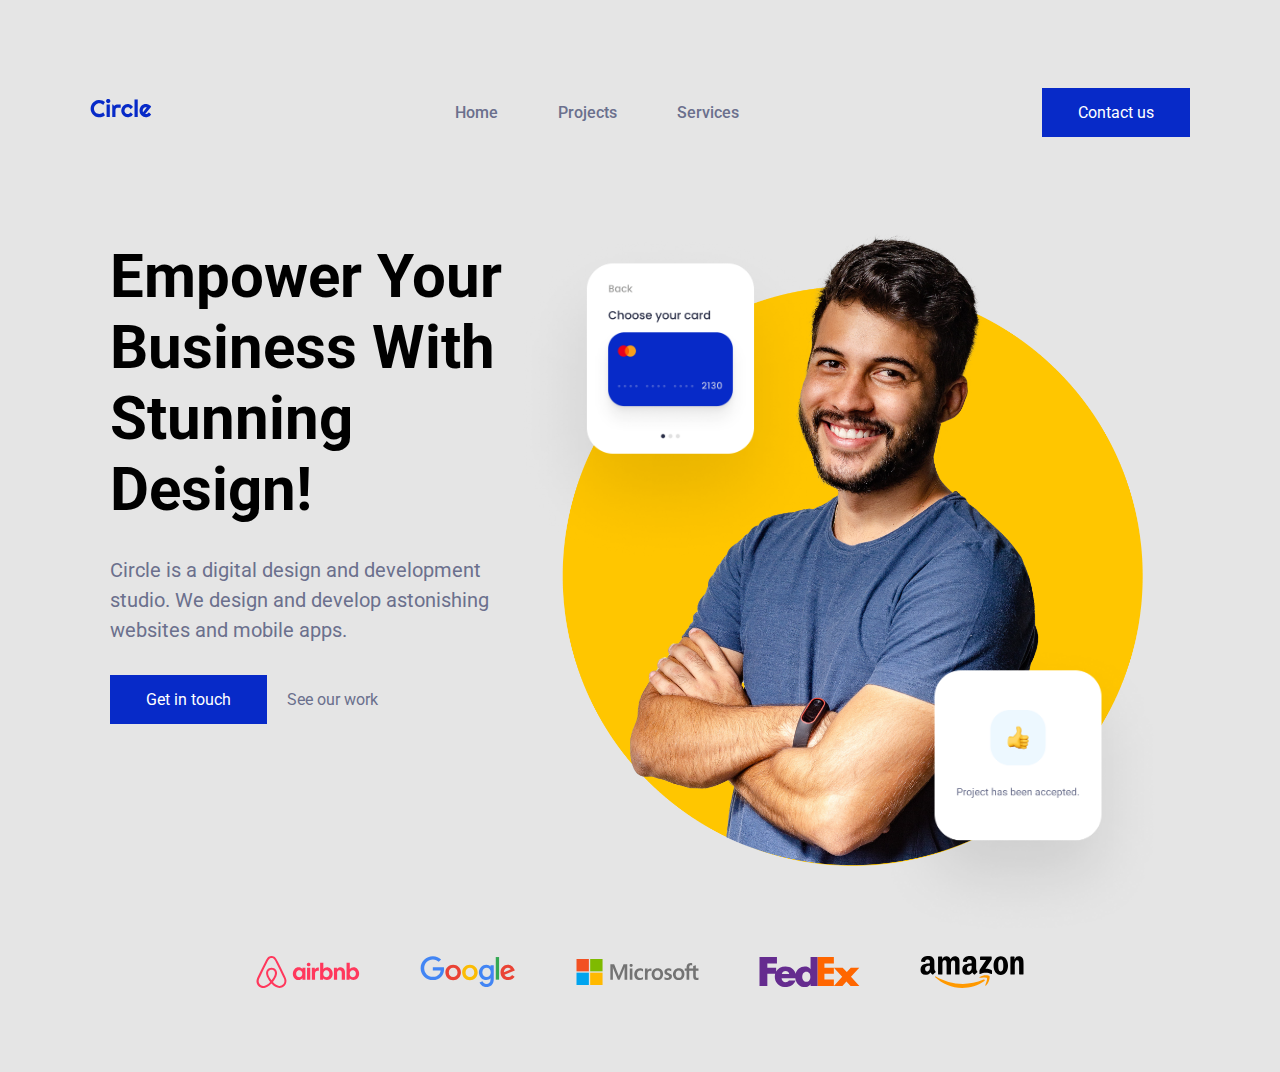
==== index.html @ 12de3be5 "Seccion logos + hero" ====
<!DOCTYPE html>
<html lang="en">

<head>
    <meta charset="UTF-8">
    <meta name="viewport" content="width=device-width, initial-scale=1.0">
    <title>Document</title>
    <link rel="stylesheet" href="style.css">
    <link rel="preconnect" href="https://fonts.googleapis.com">
    <link rel="preconnect" href="https://fonts.gstatic.com" crossorigin>
    <link
        href="https://fonts.googleapis.com/css2?family=Roboto:ital,wght@0,100;0,300;0,400;0,500;0,700;0,900;1,100;1,300;1,400;1,500;1,700;1,900&display=swap"
        rel="stylesheet">
</head>

<body>
    <div id="container">
        <header>
            <div class="logo">
                <img src="images/circle.svg" alt="">
            </div>
            <div class="nav-bar">
                <nav>
                    <ul>
                        <li><a href="#">Home</a></li>
                        <li><a href="#">Projects</a></li>
                        <li><a href="#">Services</a></li>
                    </ul>
                </nav>
            </div>
            <div>
                <a class="blue-button" href="#">Contact us</a>
            </div>
        </header>
        <div id="wrapper">
            <!-- HERO SECTION -->
            <section id="hero">
                <div class="columna-40">
                    <h1>Empower Your Business With Stunning Design!</h1>
                    <p class="intro-text-regular">Circle is a digital design and development studio. We design and
                        develop astonishing websites and mobile apps.</p>
                    <div class="hero-cta">
                        <a class="blue-button" href="#">Get in touch</a>
                        <a class="gray-link" href="#">See our work</a>
                    </div>
                </div>
                <div class="columna-60 hero-image">
                    <div class="card-1">
                        <img src="images/card-1.png" alt="">
                    </div>
                    <div class="card-2">
                        <img src="images/card-2.png" alt="">
                    </div>
                </div>
            </section>
            <!-- END HERO SECTION -->

            <!-- CLIENTS SECTION -->
            <section id="logos">
                <div class="logos-container">
                    <img src="images/airbnb-logo.svg" alt="">
                    <img src="images/google-logo.svg" alt="">
                    <img src="images/microsoft-logo.svg" alt="">
                    <img src="images/fedex-logo.svg" alt="">
                    <img src="images/amazon-logo.svg" alt="">
                </div>
            </section>
            <!-- END CLIENTS SECTION -->
        </div>
        <footer>

        </footer>
    </div>
</body>

</html>
---- style.css ----
* {
    margin: 0;
    padding: 0;
    box-sizing: border-box;
}

html {
    box-sizing: border-box;
}

*, *:before, *:after {
    box-sizing: inherit;
}


body {
    background-color: #E5E5E5;
    width: 100%;
    font-family: 'Roboto';
}


h1 {
    font-size: 60px;
    font-weight: 700;
}

h2 {
    font-size: 50px;
    font-weight: 700;
}

h3 {
    font-size: 40px;
    font-weight: 700;
}

h4 {
    font-size: 24px;
    font-weight: 500;
}

body .intro-text-medium {
    font-size: 24px;
    font-weight: 500;
}

body .intro-text-regular {
    font-size: 20px;
    font-weight: 400;
    line-height: 1.50;
}

.headline-regular {
    font-size: 17px;
    font-weight: 400;
}

.headline-medium {
    font-size: 17px;
    font-weight: 500;
}

.caption-1 {
    font-size: 15px;
    font-weight: 400;
}

.caption-2 {
    font-size: 13px;
    font-weight: 400;
}

header {
    display: flex;
    flex-direction: row;
    align-items: end;
    max-width: 1100px;
    margin: 0 auto;
    min-height: 122px;
    justify-content: space-between;
}

#hero h1, .hero-cta, #hero p {
    margin-bottom: 30px;
}

#wrapper {
    max-width: 1100px;
    margin: 0 auto;
    padding: 0 20px;
}

nav ul {
    display: flex;
    flex-direction: row;
    list-style: none;
}

nav ul a {
    padding: 0 30px;
    font-weight: 500;

}

nav ul a:link {
    text-decoration: none;
    color: #6B708D;
}

.blue-button {
    text-decoration: none;
    background-color: #072AC8;
    color: #fff;
    padding: 15px 36px;
}

.gray-link {
    text-decoration: none;
    color: #6B708D;
}

#hero {
    display: flex;
    flex-direction: row;
    align-items: center;
}

.columna-40 {
    width: 40%;
}

.columna-60 {
    width: 60%;
}

.hero-cta {
    display: flex;
    flex-direction: row;
    align-items: center;
}

.hero-cta a {
    margin-right: 20px;
}

#hero p {
    color: #6B708D;
}

.hero-image {
    background-image: url('images/hero-image.png');
    background-size: contain;
    background-repeat: no-repeat;
    background-position: center center;
    display: flex;
    flex-direction: row;
    min-height: 650px;
    margin-top: 100px;
}

.card-1 {
    transform: translateX(-30px);
}

.card-1 img {
    max-width: 100%;
}

.card-2 {
    align-self: end;
    transform: translateY(75px);
}


.card-2 img {
    max-width: 100%;
}

#logos {
    min-height: 200px;
    display: flex;
    align-items: center;
}

.logos-container {
    display: flex;
    justify-content: space-around;
    flex-wrap: wrap;
    margin: 0 auto;
    align-items: center;
}

.logos-container img {
    margin: 30px 30px;
}
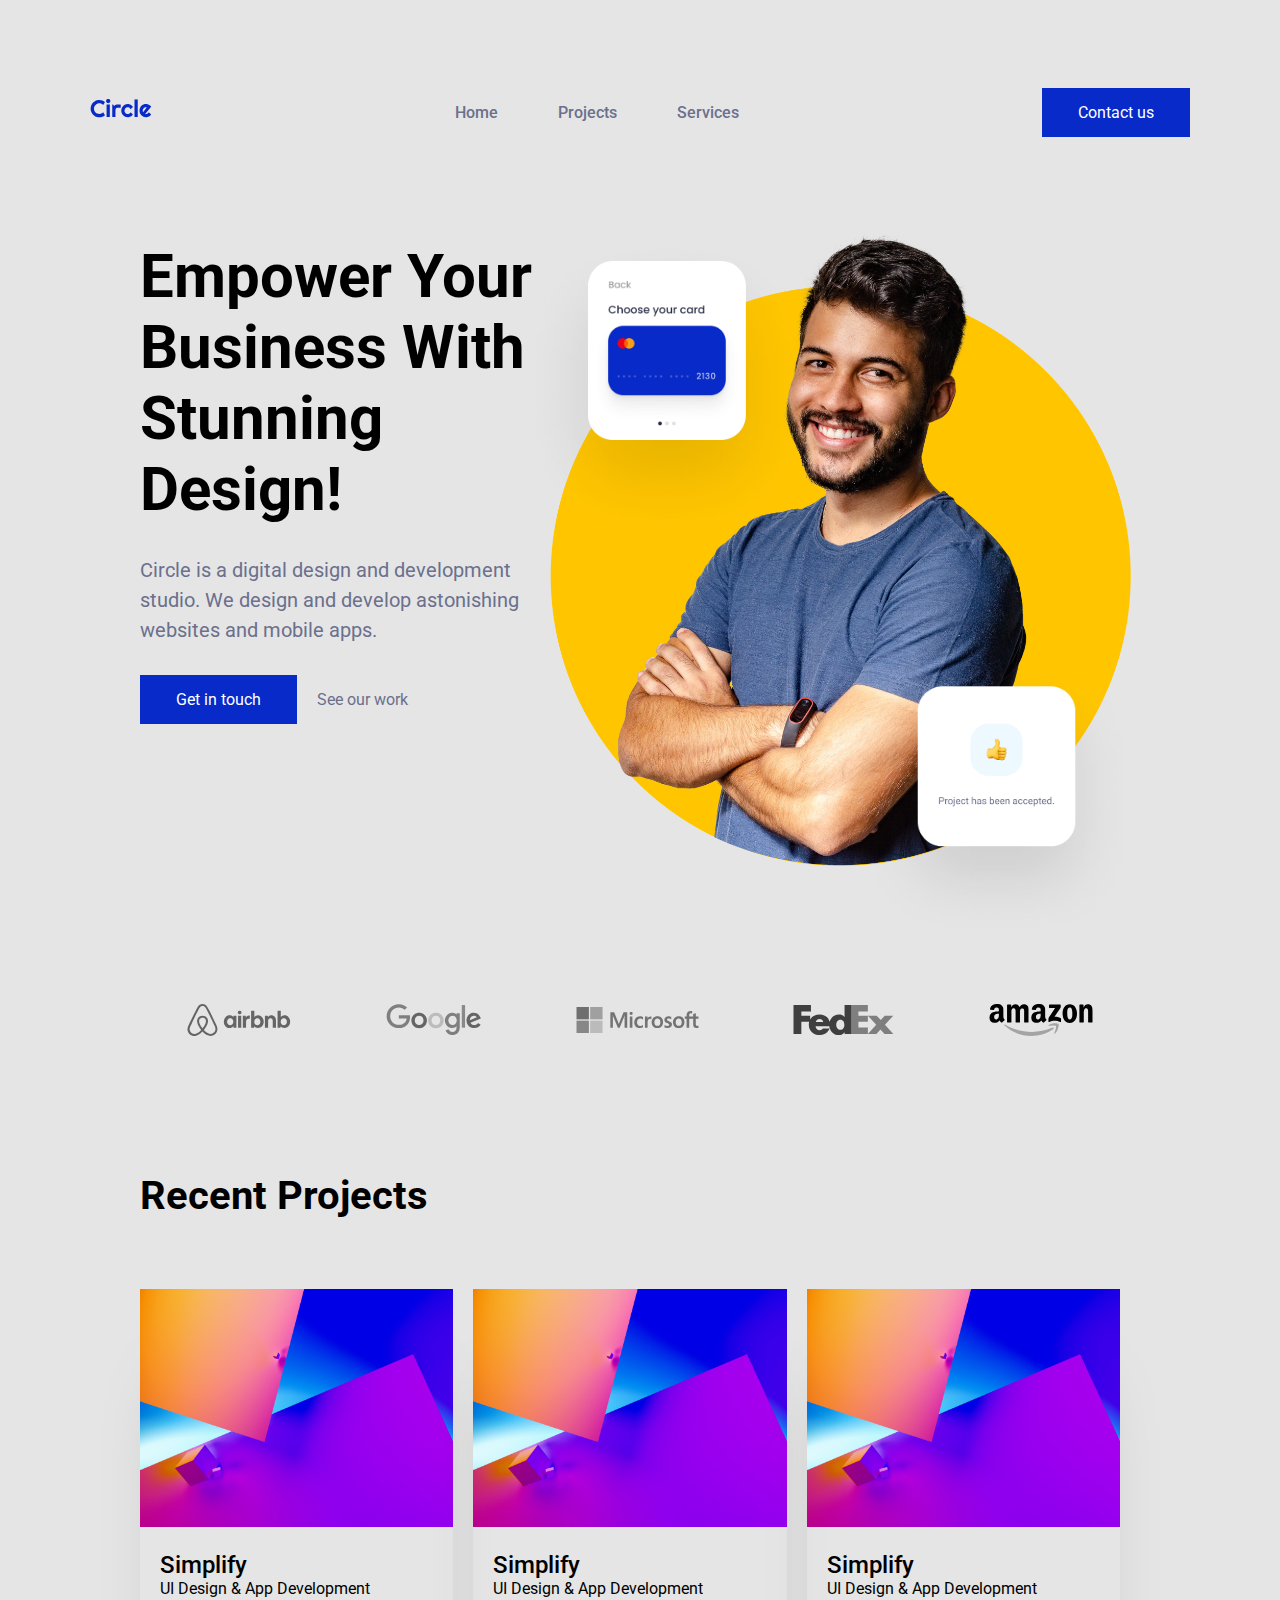
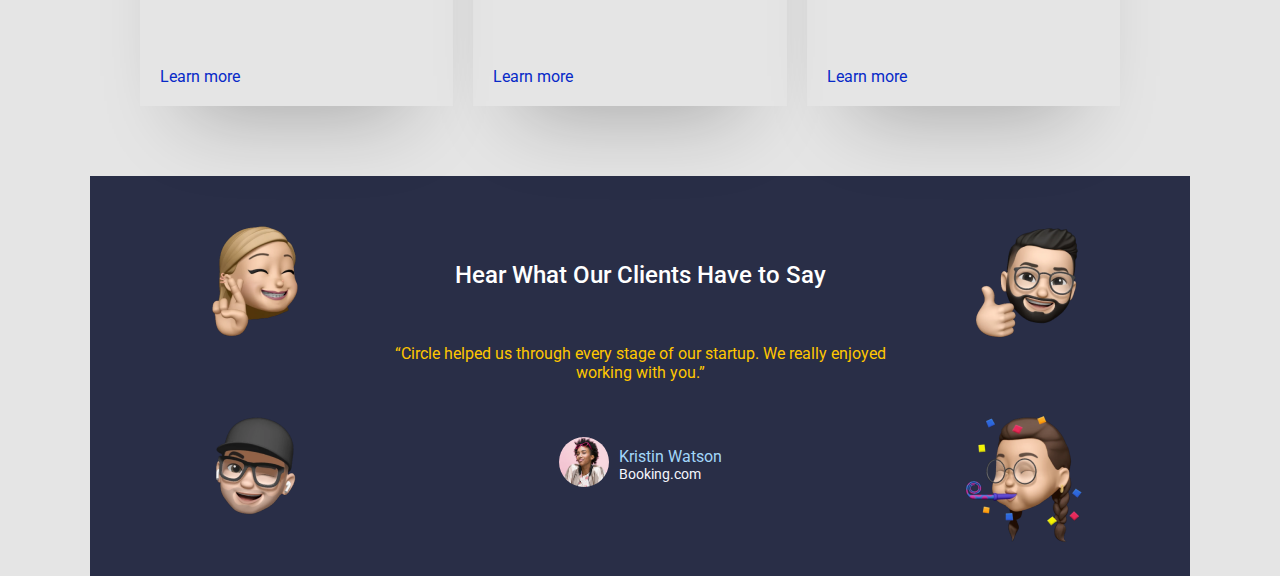
==== commit 362803d0: "Recent projects + testimonials" ====
--- a/index.html
+++ b/index.html
@@ -33,8 +33,8 @@
             </div>
         </header>
         <div id="wrapper">
-            <!-- HERO SECTION -->
-            <section id="hero">
+            <!-- HERO  -->
+            <section id="hero" class="section-padding">
                 <div class="columna-40">
                     <h1>Empower Your Business With Stunning Design!</h1>
                     <p class="intro-text-regular">Circle is a digital design and development studio. We design and
@@ -53,19 +53,121 @@
                     </div>
                 </div>
             </section>
-            <!-- END HERO SECTION -->
+            <!-- END HERO  -->
 
-            <!-- CLIENTS SECTION -->
-            <section id="logos">
+            <!-- CLIENTS -->
+            <section id="logos" class="section-padding">
                 <div class="logos-container">
-                    <img src="images/airbnb-logo.svg" alt="">
-                    <img src="images/google-logo.svg" alt="">
-                    <img src="images/microsoft-logo.svg" alt="">
-                    <img src="images/fedex-logo.svg" alt="">
-                    <img src="images/amazon-logo.svg" alt="">
+                    <div><img src="images/airbnb-logo.svg" alt=""></div>
+                    <div><img src="images/google-logo.svg" alt=""></div>
+                    <div><img src="images/microsoft-logo.svg" alt=""></div>
+                    <div><img src="images/fedex-logo.svg" alt=""></div>
+                    <div><img src="images/amazon-logo.svg" alt=""></div>
                 </div>
             </section>
-            <!-- END CLIENTS SECTION -->
+            <!-- END CLIENTS -->
+
+            <!-- RECENT PROJECTS -->
+            <section id="recentProjects" class="mb-50 section-padding">
+
+                <h3 class="mb-50">Recent Projects</h3>
+
+                <div class="article-container">
+
+                    <article class="article-wrapper">
+                        <div class="article-box">
+                            <div class="article-img">
+                                <img src="images/1.jpg" alt="">
+                            </div>
+                            <div class="info-wrapper">
+                                <div class="article-info">
+                                    <h3 class="intro-text-medium">Simplify</h3>
+                                    <p>UI Design & App Development</p>
+                                </div>
+                                <div class="cta-box">
+                                    <a href="#" class="blue-cta">Learn more</a>
+                                </div>
+                            </div>
+                        </div>
+                    </article>
+
+                    <article class="article-wrapper">
+                        <div class="article-box">
+                            <div class="article-img">
+                                <img src="images/1.jpg" alt="">
+                            </div>
+                            <div class="info-wrapper">
+                                <div class="article-info">
+                                    <h3 class="intro-text-medium">Simplify</h3>
+                                    <p>UI Design & App Development</p>
+                                </div>
+                                <div class="cta-box">
+                                    <a href="#" class="blue-cta">Learn more</a>
+                                </div>
+                            </div>
+                        </div>
+                    </article>
+
+                    <article class="article-wrapper">
+                        <div class="article-box">
+                            <div class="article-img">
+                                <img src="images/1.jpg" alt="">
+                            </div>
+                            <div class="info-wrapper">
+                                <div class="article-info">
+                                    <h3 class="intro-text-medium">Simplify</h3>
+                                    <p>UI Design & App Development</p>
+                                </div>
+                                <div class="cta-box">
+                                    <a href="#" class="blue-cta">Learn more</a>
+                                </div>
+                            </div>
+                        </div>
+                    </article>
+
+
+                </div>
+            </section>
+            <!-- END RECENT PROJECTS -->
+
+
+            <!-- TESTIMONIALS -->
+            <section id="testimonials">
+                <div class="testimonials-wrapper">
+                    <div class="emojis">
+                        <img src="images/memoji-1.png" alt="">
+                        <img src="images/memoji-2.png" alt="">
+                    </div>
+                    <div class="review-box">
+                        <h4 class="clients-title text-center">
+                            Hear What Our Clients Have to Say
+                        </h4>
+                        <p class="testim-quote text-center">
+                            “Circle helped us through every stage of our startup. We really enjoyed working with you.”
+                        </p>
+                        <div class="testim-profile-box">
+                            <div class="testim-avatar">
+                                <img src="images/profile.png" alt="">
+                            </div>
+                            <div class="testim-info">
+                                <span class="testim-name">Kristin Watson</span>
+                                <span class="testim-company">Booking.com</span>
+                            </div>
+                        </div>
+                    </div>
+                    <div class="emojis">
+                        <img src="images/memoji-3.png" alt="">
+                        <img src="images/memoji-4.png" alt="">
+                    </div>
+                </div>
+            </section>
+            <!-- END TESTIMONIALS -->
+
+            <!-- OUR SERVICES -->
+
+            
+
+            <!-- END OUR SERVICES -->
         </div>
         <footer>
 
--- a/style.css
+++ b/style.css
@@ -88,7 +88,6 @@
 #wrapper {
     max-width: 1100px;
     margin: 0 auto;
-    padding: 0 20px;
 }
 
 nav ul {
@@ -178,7 +177,7 @@
 }
 
 #logos {
-    min-height: 200px;
+    min-height: 300px;
     display: flex;
     align-items: center;
 }
@@ -189,8 +188,171 @@
     flex-wrap: wrap;
     margin: 0 auto;
     align-items: center;
+    width: 100%;
 }
 
 .logos-container img {
     margin: 30px 30px;
+    filter: grayscale(100%);
+    transition: all 0.2s;
+}
+
+.logos-container img:hover {
+    filter: grayscale(0%);
+}
+
+.blue-cta {
+    color: #072AC8;
+    text-decoration: none;
+}
+
+.article-container {
+    display: flex;
+}
+
+.article-box {
+    margin: 20px 20px 20px 0px;
+    -webkit-box-shadow: 0px 54px 82px -46px rgba(0, 0, 0, 0.27);
+    -moz-box-shadow: 0px 54px 82px -46px rgba(0, 0, 0, 0.27);
+    box-shadow: 0px 54px 82px -46px rgba(0, 0, 0, 0.27);
+}
+
+.article-img img {
+    max-width: 100%;
+}
+
+.info-wrapper {
+    min-height: 175px;
+    padding: 20px;
+    display: flex;
+    flex-direction: column;
+    justify-content: space-between;
+}
+
+
+.mb-50 {
+    margin-bottom: 50px;
+}
+
+.section-padding {
+    padding: 0 50px;
+}
+
+.section-padding-low {
+    padding: 0 10px;
+}
+
+.testimonials-wrapper {
+    background-color: #292E47;
+    display: flex;
+    flex-direction: row;
+    padding: 30px;
+    min-height: 400px;
+}
+
+.emojis {
+    width: 25%;
+    display: flex;
+    flex-direction: column;
+    align-items: center;
+    justify-content: space-between;
+}
+
+.emojis img {
+    max-width: 150px;
+
+}
+
+.review-box {
+    width: 50%;
+    display: flex;
+    flex-direction: column;
+    justify-content: space-evenly;
+}
+
+.clients-title {
+    color: #fff;
+}
+
+.text-center {
+    text-align: center;
+}
+
+.testim-profile-box {
+    display: flex;
+    flex-direction: row;
+    justify-content: center;
+    align-items: center;
+}
+
+.testim-avatar img {
+    width: 50px;
+    border-radius: 50%;
+    height: 50px;
+    object-fit: cover;
+}
+
+.testim-quote {
+    color: #FFC600;
+
+}
+
+.testim-info {
+    display: flex;
+    flex-direction: column;
+    margin-left: 10px;
+}
+
+.testim-name {
+    color: #A2D6F9;
+}
+
+.testim-company {
+    color: #F4F6FC;
+    font-size: 14px;
+}
+
+
+@media only screen and (max-width: 768px) {
+    .article-box {
+        padding: 5px;
+        margin: 5px;
+    }
+
+    .info-wrapper {
+        min-height: 125px;
+        padding: 10px;
+    }
+
+    .emojis {
+        width: 100%;
+        display: flex;
+        flex-direction: row;
+    }
+
+    .review-box {
+        width: 100%;
+        display: flex;
+        min-height: 275px;
+    }
+
+    .testimonials-wrapper {
+        background-color: #292E47;
+        display: flex;
+        flex-direction: column;
+    }
+
+    .emojis img {
+        max-width: 70px;
+      }
+}
+
+@media only screen and (max-width: 600px) {
+    .article-container {
+        flex-wrap: wrap;
+    }
+
+    .article-wrapper {
+        margin-bottom: 30px;
+    }
 }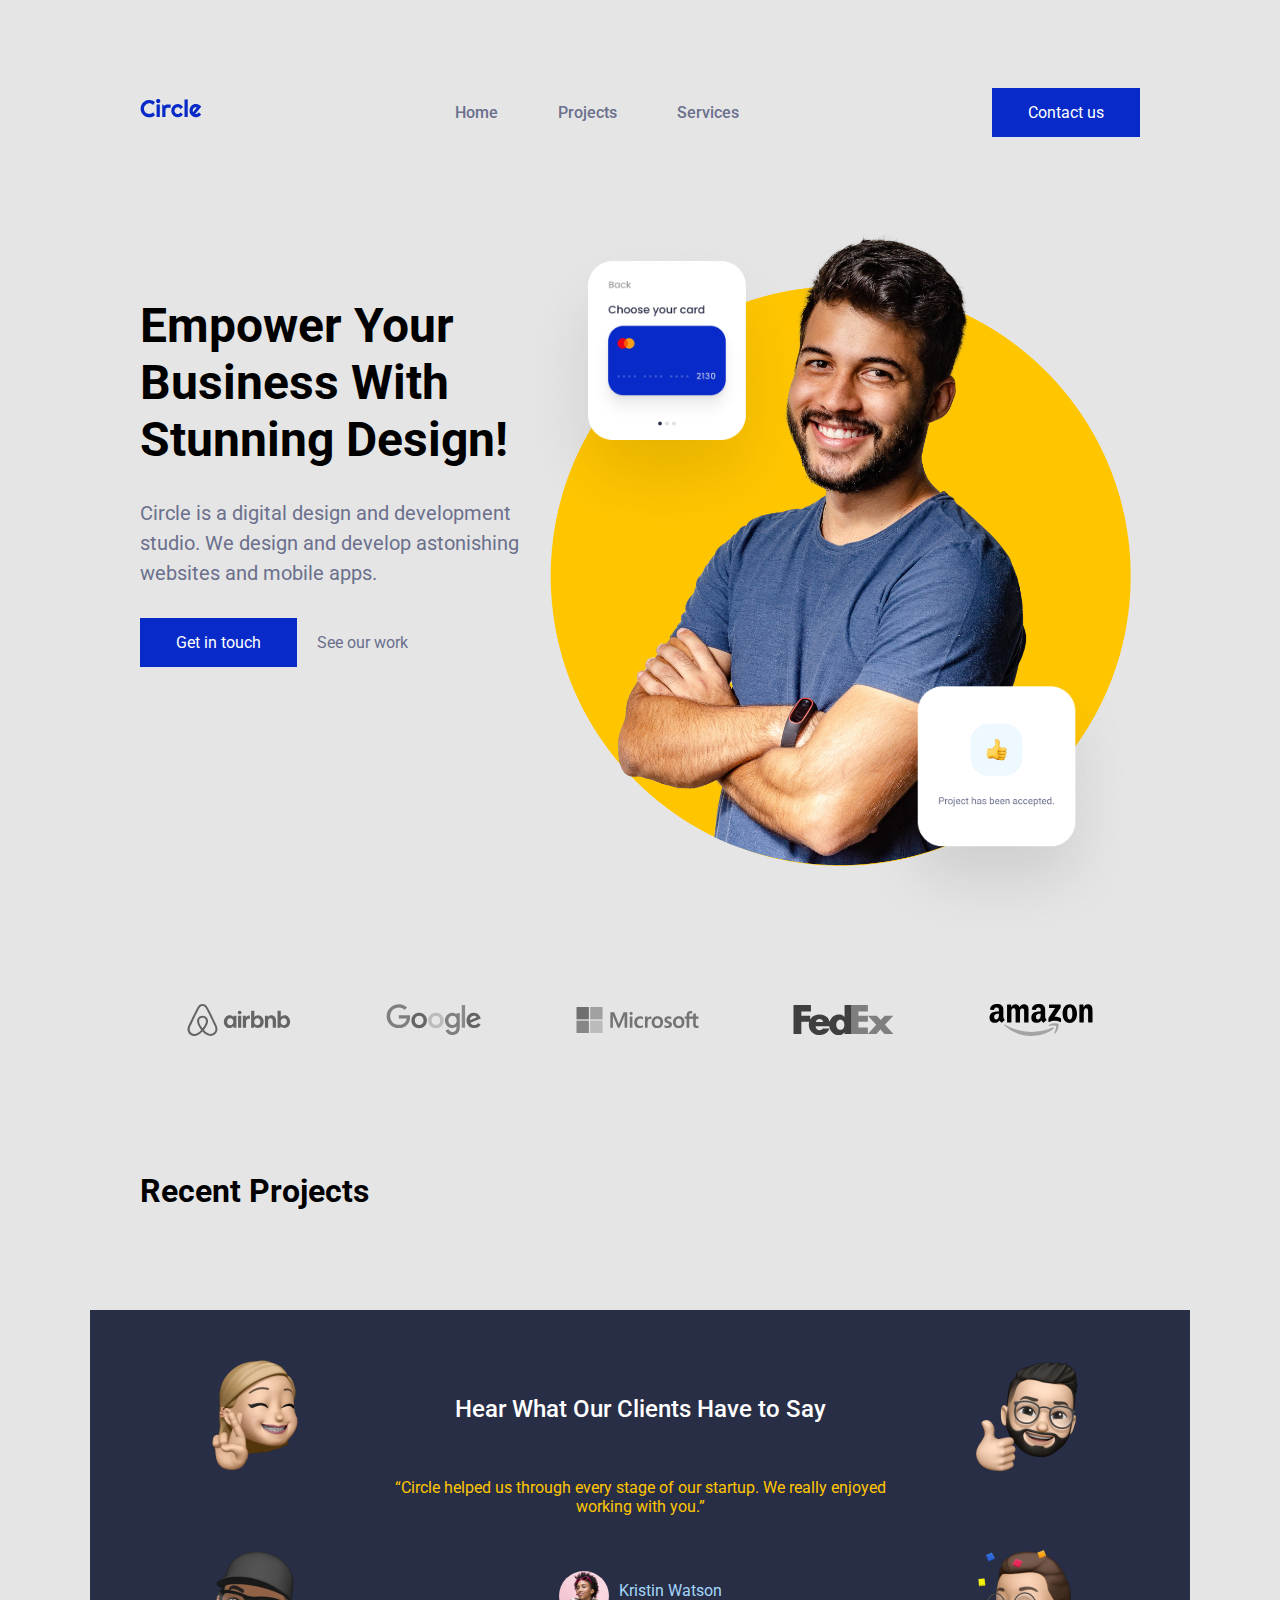
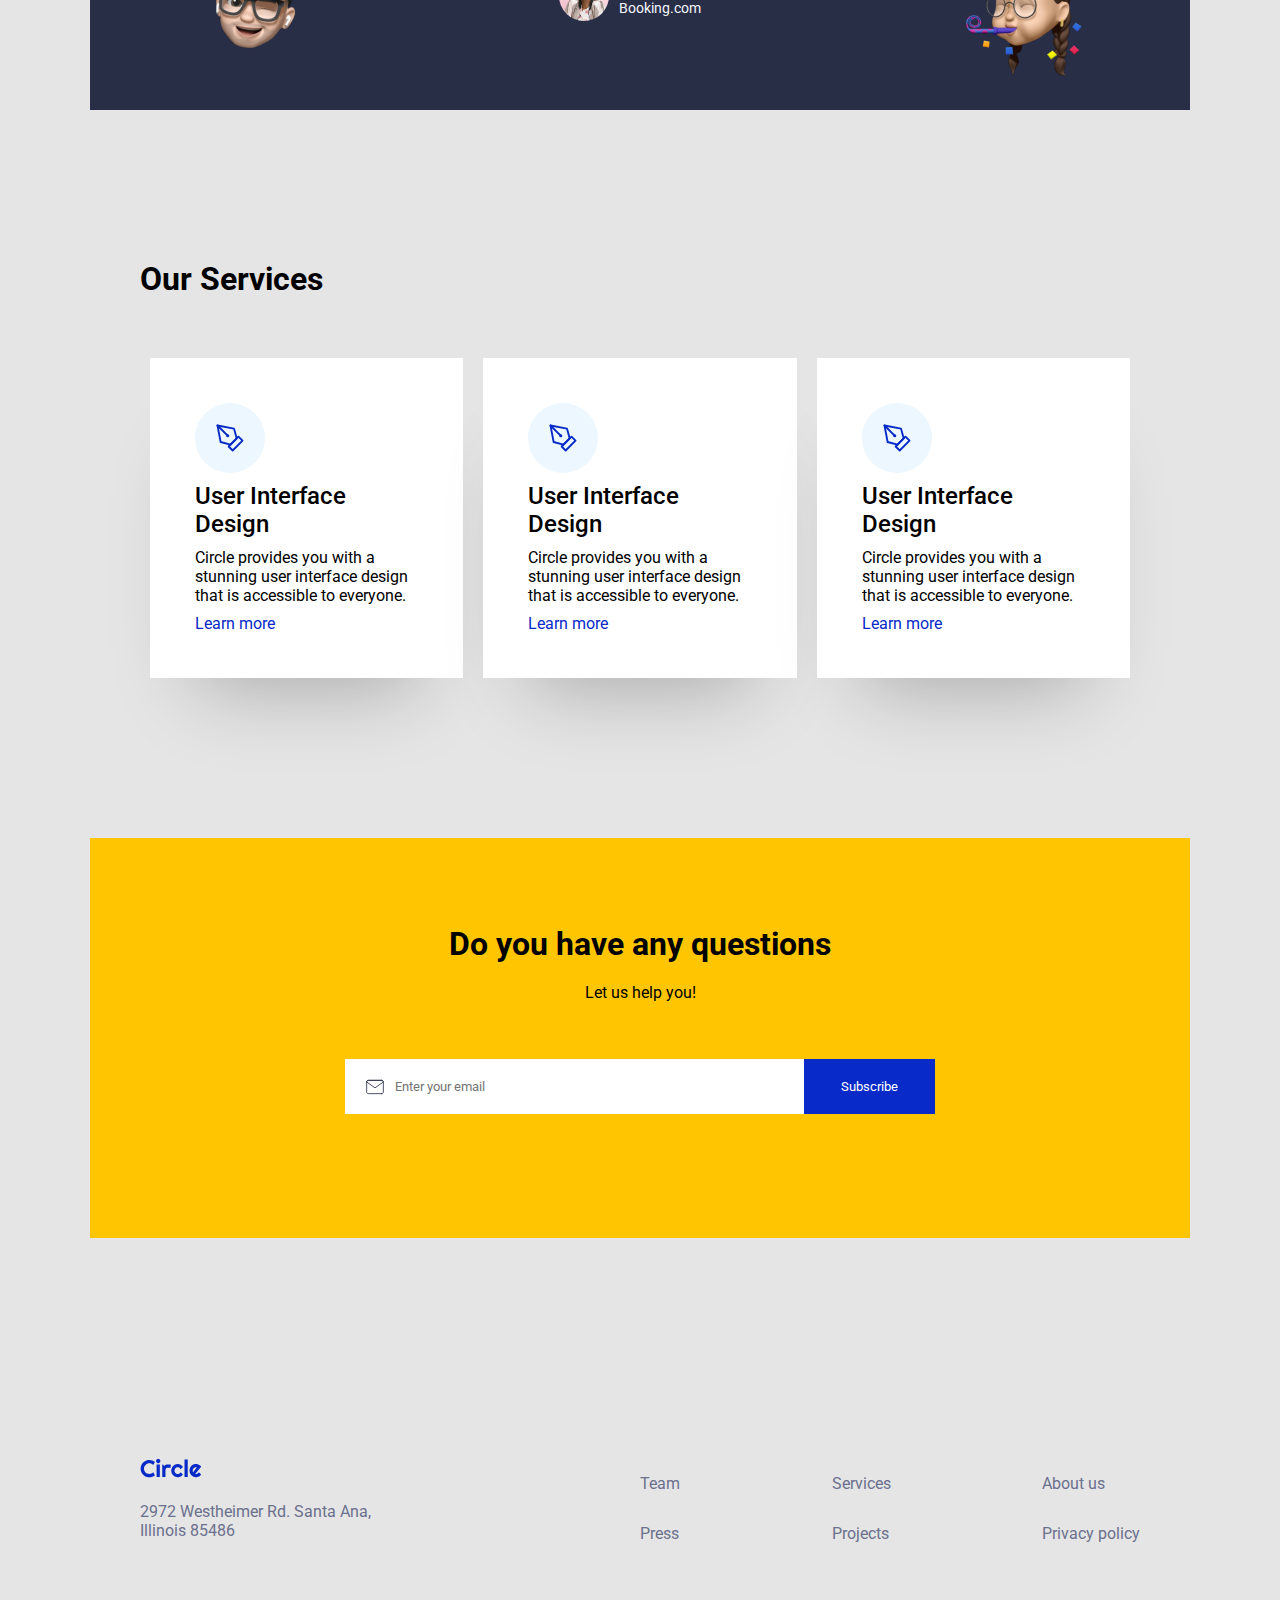
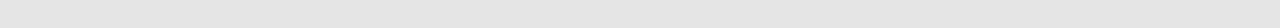
==== commit 135044b0: "contacto y post" ====
--- a/index.html
+++ b/index.html
@@ -15,7 +15,7 @@
 
 <body>
     <div id="container">
-        <header>
+        <header class="section-padding">
             <div class="logo">
                 <img src="images/circle.svg" alt="">
             </div>
@@ -23,13 +23,13 @@
                 <nav>
                     <ul>
                         <li><a href="#">Home</a></li>
-                        <li><a href="#">Projects</a></li>
-                        <li><a href="#">Services</a></li>
+                        <li><a href="#recentProjects">Projects</a></li>
+                        <li><a href="#services">Services</a></li>
                     </ul>
                 </nav>
             </div>
             <div>
-                <a class="blue-button" href="#">Contact us</a>
+                <a class="blue-button" href="/contact.html">Contact us</a>
             </div>
         </header>
         <div id="wrapper">
@@ -40,8 +40,8 @@
                     <p class="intro-text-regular">Circle is a digital design and development studio. We design and
                         develop astonishing websites and mobile apps.</p>
                     <div class="hero-cta">
-                        <a class="blue-button" href="#">Get in touch</a>
-                        <a class="gray-link" href="#">See our work</a>
+                        <a class="blue-button" href="contact.html">Get in touch</a>
+                        <a class="gray-link" href="#recentProjects">See our work</a>
                     </div>
                 </div>
                 <div class="columna-60 hero-image">
@@ -73,66 +73,13 @@
                 <h3 class="mb-50">Recent Projects</h3>
 
                 <div class="article-container">
-
-                    <article class="article-wrapper">
-                        <div class="article-box">
-                            <div class="article-img">
-                                <img src="images/1.jpg" alt="">
-                            </div>
-                            <div class="info-wrapper">
-                                <div class="article-info">
-                                    <h3 class="intro-text-medium">Simplify</h3>
-                                    <p>UI Design & App Development</p>
-                                </div>
-                                <div class="cta-box">
-                                    <a href="#" class="blue-cta">Learn more</a>
-                                </div>
-                            </div>
-                        </div>
-                    </article>
-
-                    <article class="article-wrapper">
-                        <div class="article-box">
-                            <div class="article-img">
-                                <img src="images/1.jpg" alt="">
-                            </div>
-                            <div class="info-wrapper">
-                                <div class="article-info">
-                                    <h3 class="intro-text-medium">Simplify</h3>
-                                    <p>UI Design & App Development</p>
-                                </div>
-                                <div class="cta-box">
-                                    <a href="#" class="blue-cta">Learn more</a>
-                                </div>
-                            </div>
-                        </div>
-                    </article>
-
-                    <article class="article-wrapper">
-                        <div class="article-box">
-                            <div class="article-img">
-                                <img src="images/1.jpg" alt="">
-                            </div>
-                            <div class="info-wrapper">
-                                <div class="article-info">
-                                    <h3 class="intro-text-medium">Simplify</h3>
-                                    <p>UI Design & App Development</p>
-                                </div>
-                                <div class="cta-box">
-                                    <a href="#" class="blue-cta">Learn more</a>
-                                </div>
-                            </div>
-                        </div>
-                    </article>
-
-
                 </div>
             </section>
             <!-- END RECENT PROJECTS -->
 
 
             <!-- TESTIMONIALS -->
-            <section id="testimonials">
+            <section id="testimonials" class="mb-150">
                 <div class="testimonials-wrapper">
                     <div class="emojis">
                         <img src="images/memoji-1.png" alt="">
@@ -165,14 +112,124 @@
 
             <!-- OUR SERVICES -->
 
-            
-
-            <!-- END OUR SERVICES -->
+            <section id="services" class="mb-150 section-padding">
+
+                <h3 class="mb-50">Our Services</h3>
+
+                <div class="article-container">
+
+                    <article class="service-info">
+                        <div class="article-box bg-white">
+                            <div class="service-box">
+                                <div class="service-info">
+                                    <div class="icon-bg">
+                                        <img src="images/1.svg" alt="">
+                                    </div>
+                                    <h3 class="intro-text-medium">User Interface Design</h3>
+                                    <p>Circle provides you with a stunning user interface design that is accessible to
+                                        everyone.</p>
+                                    <div class="cta-box">
+                                        <a href="#" class="blue-cta">Learn more</a>
+                                    </div>
+                                </div>
+
+                            </div>
+                        </div>
+                    </article>
+                    <article class="service-info">
+                        <div class="article-box bg-white">
+                            <div class="service-box">
+                                <div class="service-info">
+                                    <div class="icon-bg">
+                                        <img src="images/1.svg" alt="">
+                                    </div>
+                                    <h3 class="intro-text-medium">User Interface Design</h3>
+                                    <p>Circle provides you with a stunning user interface design that is accessible to
+                                        everyone.</p>
+                                    <div class="cta-box">
+                                        <a href="#" class="blue-cta">Learn more</a>
+                                    </div>
+                                </div>
+
+                            </div>
+                        </div>
+                    </article>
+                    <article class="service-info">
+                        <div class="article-box bg-white">
+                            <div class="service-box">
+                                <div class="service-info">
+                                    <div class="icon-bg">
+                                        <img src="images/1.svg" alt="">
+                                    </div>
+                                    <h3 class="intro-text-medium">User Interface Design</h3>
+                                    <p>Circle provides you with a stunning user interface design that is accessible to
+                                        everyone.</p>
+                                    <div class="cta-box">
+                                        <a href="#" class="blue-cta">Learn more</a>
+                                    </div>
+                                </div>
+
+                            </div>
+                        </div>
+                    </article>
+
+
+
+
+
+                    <!-- END SERVICES  -->
+                </div>
+
+            </section>
+
+            <!-- NEWSLETTER  -->
+            <section id="newsletter" class="mb-150">
+                <div class="newsletter-wrapper">
+                    <div class="newsletter-box">
+                        <div class="newsletter-content">
+                            <div class="newsletter-captions">
+                                <h3 class="text-center newsletter-title">Do you have any questions</h3>
+                                <p class="text-center newsletter-subtitle">Let us help you!</p>
+                            </div>
+                            <div class="cta-form-container">
+                                <form action="" class="newsletter-form">
+                                    <input class="newsletter-input" type="email" name="newsletter-email" id="newsletter-email"
+                                        placeholder="Enter your email">
+                                    <input class="newsletter-submit" type="submit" value="Subscribe"></input>
+                                </form>
+                            </div>
+                        </div>
+                    </div>
+                </div>
+            </section>
+            <!-- END NEWSLETTER -->
+
+
+            <footer class="section-padding">
+                <div class="w-50">
+                    <img src="images/circle.svg" alt="" class="footer-logo">
+                    <p>2972 Westheimer Rd. Santa Ana,<br> Illinois 85486 </p>
+                </div>
+                <div class="w-50 footer-menu">
+                    <div class="col-menu-footer">
+                        <a href="">Team</a>
+                        <a href="">Press</a>
+                    </div>
+                    <div class="col-menu-footer">
+                        <a href="">Services</a>
+                        <a href="">Projects</a>
+                    </div>
+                    <div class="col-menu-footer">
+                        <a href="">About us</a>
+                        <a href="">Privacy policy</a>
+                    </div>
+                </div>
+            </footer>
+
         </div>
-        <footer>
-
-        </footer>
     </div>
+    <script src="api.js"></script>
+    <script src="home.js"></script>
+    <script src="script.js"></script>
 </body>
-
 </html>--- a/style.css
+++ b/style.css
@@ -19,19 +19,23 @@
     font-family: 'Roboto';
 }
 
+textarea, input[type=submit], input[type=text], input[type=email] {
+    font-family: 'Roboto';
+}
+
 
 h1 {
-    font-size: 60px;
+    font-size: 3rem;
     font-weight: 700;
 }
 
 h2 {
-    font-size: 50px;
+    font-size: 2.5rem;
     font-weight: 700;
 }
 
 h3 {
-    font-size: 40px;
+    font-size: 2rem;
     font-weight: 700;
 }
 
@@ -112,11 +116,14 @@
     background-color: #072AC8;
     color: #fff;
     padding: 15px 36px;
+    transition: 0.2s;
 }
 
 .gray-link {
     text-decoration: none;
     color: #6B708D;
+    transition: 0.2s;
+    opacity: 1;
 }
 
 #hero {
@@ -204,6 +211,12 @@
 .blue-cta {
     color: #072AC8;
     text-decoration: none;
+    transition: 0.2s;
+    opacity: 1;
+}
+
+.blue-cta:hover, .gray-link:hover, footer a:hover {
+    opacity: 0.5;
 }
 
 .article-container {
@@ -211,14 +224,36 @@
 }
 
 .article-box {
-    margin: 20px 20px 20px 0px;
+    display: flex;
+    flex-direction: column;
+    height: 100%;
     -webkit-box-shadow: 0px 54px 82px -46px rgba(0, 0, 0, 0.27);
     -moz-box-shadow: 0px 54px 82px -46px rgba(0, 0, 0, 0.27);
     box-shadow: 0px 54px 82px -46px rgba(0, 0, 0, 0.27);
 }
 
+.service-box {
+    display: flex;
+    flex-direction: column;
+    height: 100%;
+    margin: 35px;
+}
+
+.article-img {
+    display: flex;
+    height: 200px;
+    width: 100%;
+    overflow: hidden;
+}
+
 .article-img img {
-    max-width: 100%;
+    object-fit: cover;
+    width: 100%;
+    transition: transform .3s;
+}
+
+.article-img img:hover {
+    transform: scale(1.1);
 }
 
 .info-wrapper {
@@ -229,9 +264,23 @@
     justify-content: space-between;
 }
 
+.article-wrapper {
+    flex: 1 1 300px;
+    margin: 0 10px 20px;
+}
+
+.service-wrapper {
+    flex: 1 1 300px;
+    margin: 0 10px 20px;
+}
+
 
 .mb-50 {
     margin-bottom: 50px;
+}
+
+.mb-150 {
+    margin-bottom: 150px;
 }
 
 .section-padding {
@@ -312,16 +361,302 @@
     font-size: 14px;
 }
 
+.cta-form-container {
+    width: 100%;
+    margin: auto;
+    max-width: 630px;
+}
+
+.bg-white {
+    background: #fff;
+}
+
+.icon-bg {
+    width: fit-content;
+    padding: 10px;
+    border-radius: 50%;
+    display: flex;
+    background-color: #ECF7FF;
+}
+
+.icon-bg img {
+    padding: 10px;
+    max-width: 50px;
+}
+
+.service-info {
+    display: flex;
+    flex-direction: column;
+    justify-content: space-between;
+    min-height: 250px;
+    padding: 10px;
+}
+
+.service-wrapper {
+    min-height: 300px;
+    padding: 20px;
+    display: flex;
+    flex-direction: column;
+    justify-content: space-between;
+}
+
+.newsletter-form {
+    display: flex;
+    width: 100%;
+    margin: 0 auto;
+    padding: 0 20px;
+}
+
+
+
+.w-50 {
+    width: 50%;
+    min-height: 100px;
+}
+
+.footer-logo {
+    margin-bottom: 20px;
+}
+
+footer {
+    display: flex;
+    min-height: 240px;
+    align-items: center;
+}
+
+footer a {
+    text-decoration: none;
+    color: #6B708D;
+    transition: 0.2s;
+    opacity: 1;
+}
+
+footer p {
+    color: #6B708D;
+}
+
+.footer-menu {
+    display: flex;
+    justify-content: space-between;
+}
+
+.col-menu-footer {
+    display: flex;
+    flex-direction: column;
+    justify-content: space-around;
+}
+
+input[type=submit] {
+    text-decoration: none;
+    border: none;
+    color: white;
+    padding: 15px 37px;
+    text-decoration: none;
+    cursor: pointer;
+    background-color: #072AC8;
+    transition: 0.2s;
+}
+
+input[type=submit]:hover, .blue-button:hover {
+    background-color: #3c5ffc;
+}
+
+.newsletter-title, .newsletter-subtitle {
+    margin-bottom: 20px;
+    padding: 0 20px;
+}
+
+
+.newsletter-wrapper {
+    min-height: 400px;
+    width: 100%;
+    max-width: 1320px;
+    background-color: #FFC600;
+    display: flex;
+    justify-content: center;
+    align-items: center;
+}
+
+.date {
+    color: #6B708D;
+}
+
+.newsletter-content {
+    min-height: 227px;
+    min-height: 227px;
+    display: flex;
+    flex-direction: column;
+    justify-content: space-evenly;
+}
+
+#newsletter-email {
+    padding-left: 50px;
+    background: url("images/mail.svg") no-repeat left;
+    background-color: rgba(0, 0, 0, 0);
+    background-position-x: left;
+    background-size: auto;
+    background-size: 20px;
+    background-color: #fff;
+    background-position-x: 20px;
+}
+
+.newsletter-input {
+    width: 80%;
+    padding: 20px;
+    border: none;
+}
+
+.newsletter-box {
+    width: 100%;
+}
+
+.post-banner {
+    width: 100%;
+    height: 400px;
+    background-position: center center;
+    background-size: cover;
+    margin-bottom: 50px;
+}
+
+#post {
+    margin-top: 130px;
+}
+
+.post-title {
+    margin-bottom: 30px;
+}
+
+.post-intro {
+    display: flex;
+    justify-content: space-between;
+    align-items: baseline;
+    margin-bottom: 60px;
+}
+
+.post-content p {
+    margin-bottom: 20px;
+}
+
+
+.post-content {
+    color: #6B708D;
+    margin-bottom: 50px;
+}
+
+#contact {
+    margin-top: 130px;
+}
+
+
+
+.full-row {
+    width: 100%;
+    display: flex;
+    flex-direction: column;
+}
+
+.two-col {
+    width: 100%;
+    display: flex;
+    flex-direction: row;
+}
+
+.half-col {
+    width: 50%;
+    display: flex;
+    flex-direction: column;
+}
+
+.half-col.half-first {
+    margin-right: 40px;
+}
+
+#form-container input, #form-container textarea {
+    padding: 25px;
+    border: none;
+    margin-bottom: 40px;
+}
+
+#form-container label {
+    padding: 0px 0px 15px 0px;
+    color: #6B708D;
+}
+
+.nav-bar a:visited {
+    color: inherit;
+}
+
+.nav-bar a:hover {
+    opacity: 0.5;
+}
+
+.nav-bar a {
+    transition: 0.3s;
+    opacity: 1;
+}
+
+
+
 
 @media only screen and (max-width: 768px) {
-    .article-box {
-        padding: 5px;
-        margin: 5px;
+
+    .newsletter-wrapper {
+        min-height: 300px;
+    }
+
+    .service-box {
+        padding: 20px;
+    }
+
+    #hero {
+        flex-direction: column-reverse;
+
+    }
+
+    .columna-40, .columna-60 {
+        width: 100%;
+    }
+
+
+    .columna-40 {
+        margin-top: 40px;
+    }
+
+    .hero-image {
+        margin-top: 50px;
+        min-height: 280px;
     }
 
     .info-wrapper {
         min-height: 125px;
-        padding: 10px;
+        padding: 15px;
+    }
+
+    footer {
+        flex-direction: column;
+        margin-bottom: 50px;
+    }
+
+    .mb-150 {
+        margin-bottom: 50px;
+    }
+
+    .w-50 {
+        width: 100%;
+        padding: 0 20px;
+    }
+
+    .w-50.footer-menu {
+        flex-direction: column;
+    }
+
+    .service-wrapper {
+        min-height: 125px;
+        padding: 40px;
+    }
+
+    .col-menu-footer a {
+        margin-bottom: 10px;
     }
 
     .emojis {
@@ -344,15 +679,59 @@
 
     .emojis img {
         max-width: 70px;
-      }
-}
-
-@media only screen and (max-width: 600px) {
+    }
+
+    h1 {
+        font-size: 2.5rem;
+    }
+
+    .blue-button {
+        padding: 15px 25px;
+
+    }
+
+    #logos {
+        padding: 50px;
+    }
+
     .article-container {
         flex-wrap: wrap;
     }
 
+    .section-padding {
+        padding: 0 20px;
+    }
+}
+
+@media only screen and (max-width: 600px) {
+
+    .half-col {
+        width: 100%;
+    }
+
+    .two-col {
+        flex-direction: column;
+    }
+
     .article-wrapper {
         margin-bottom: 30px;
     }
+
+    .service-wrapper {
+        margin-bottom: 30px;
+    }
+
+    .logos-container div {
+        width: 50%;
+        display: flex;
+        justify-content: center;
+    }
+
+    .post-intro {
+        flex-direction: column;
+    }
+
+    .completed-on {
+        margin-top: 10px;
+    }
 }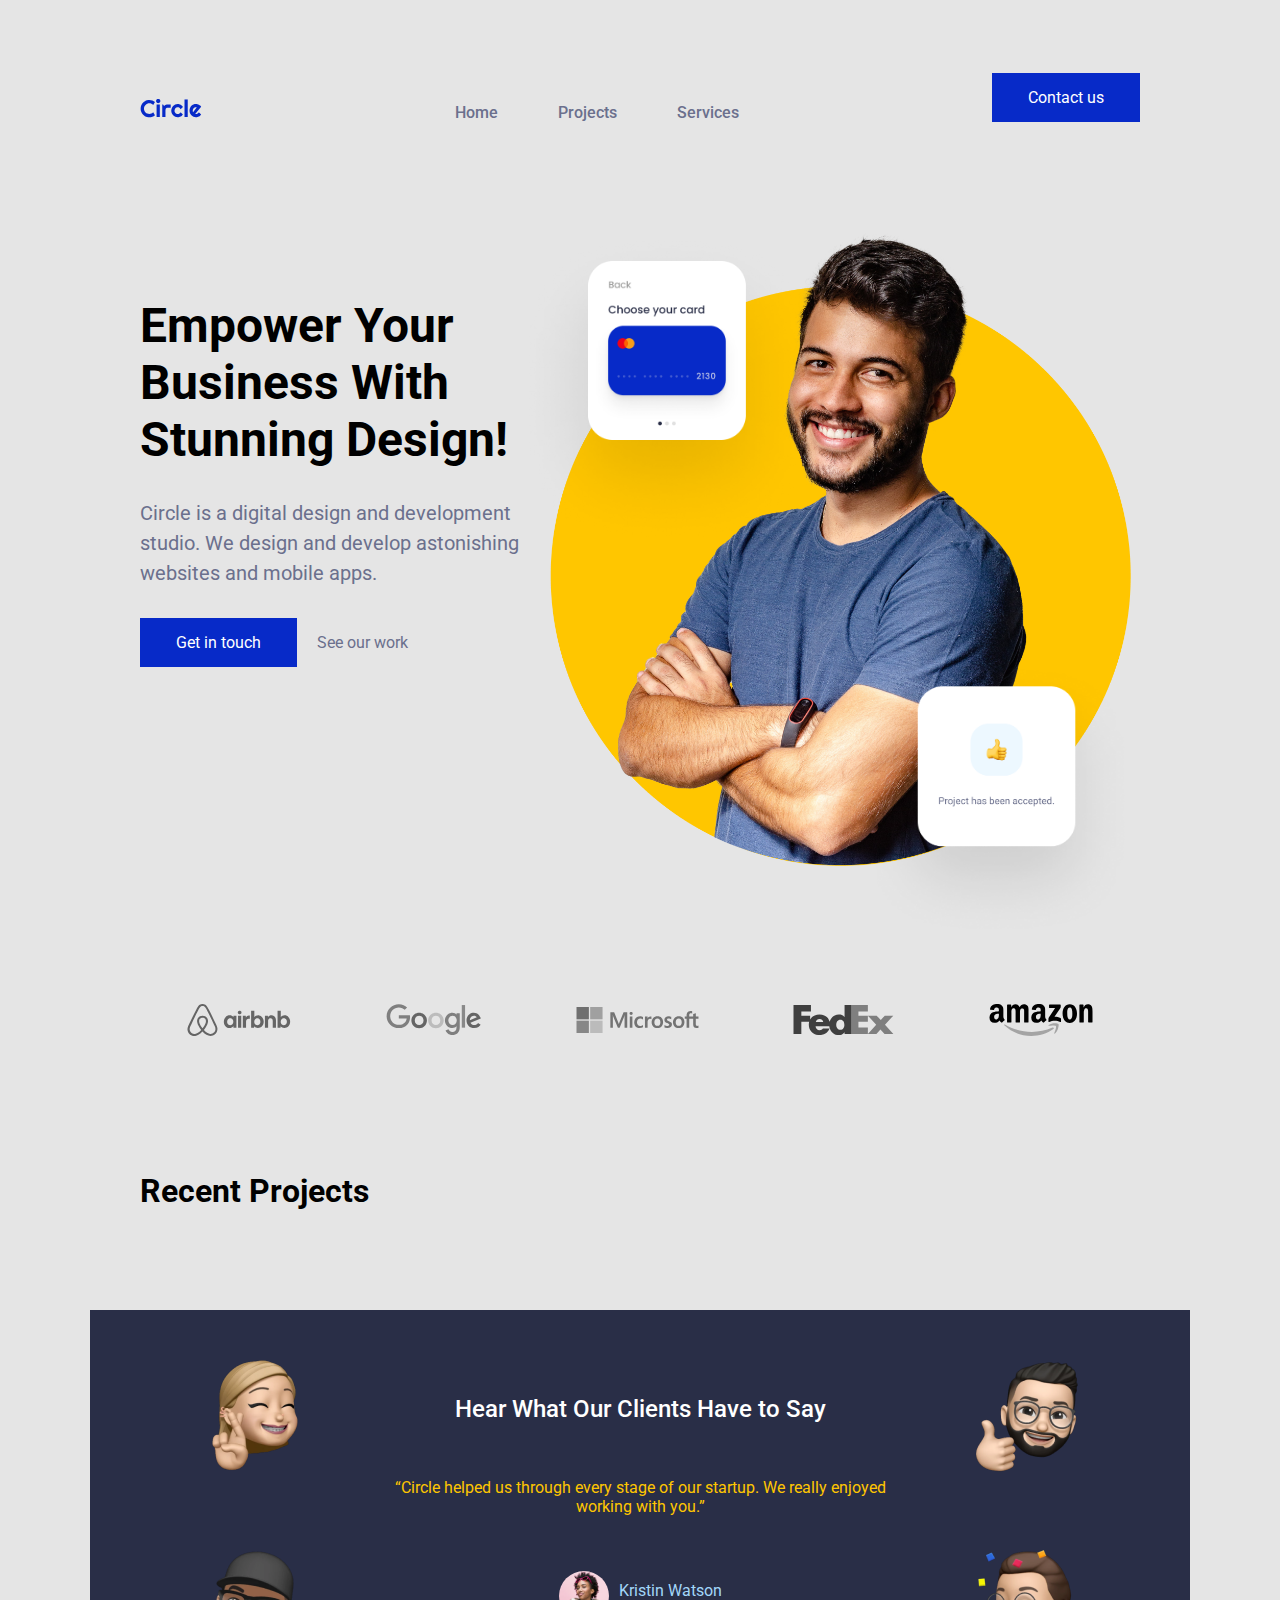
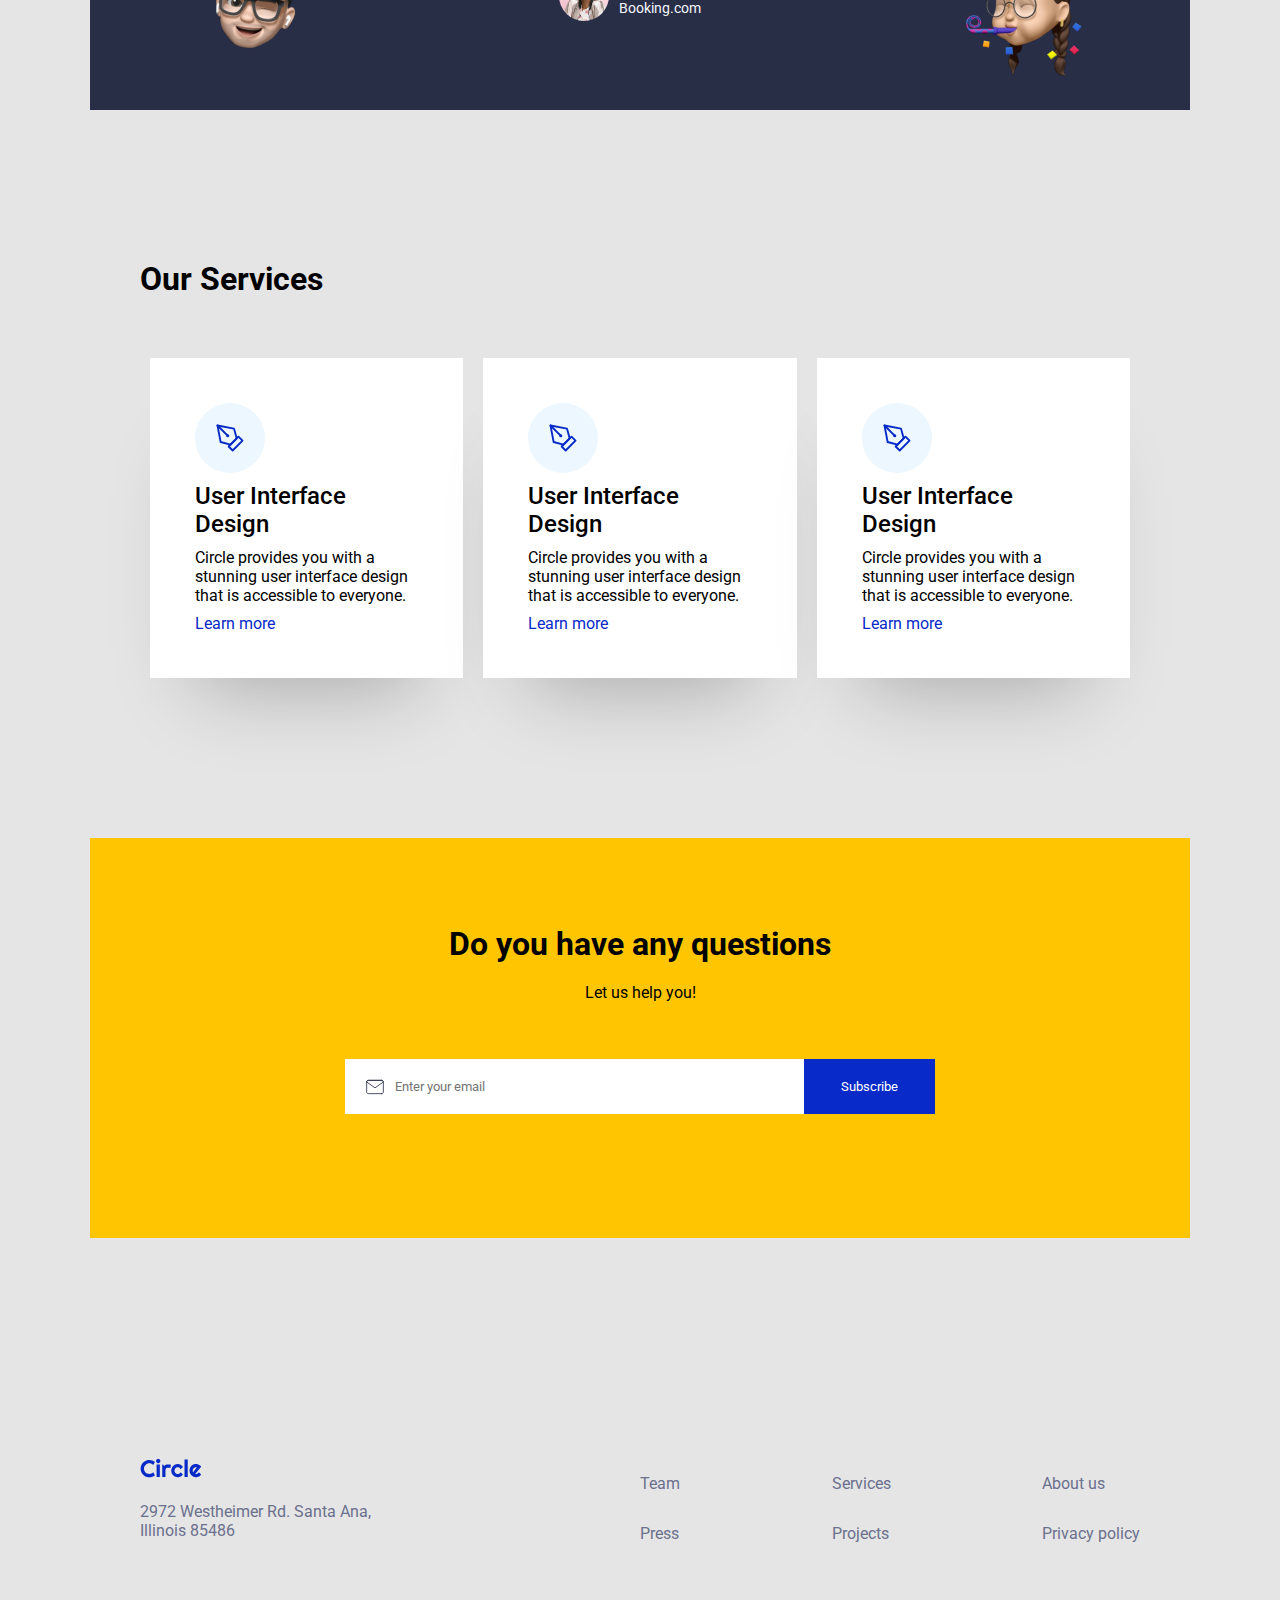
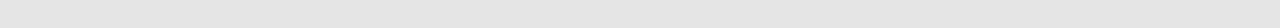
==== commit b03eac6a: "menu responsive v1" ====
--- a/index.html
+++ b/index.html
@@ -17,7 +17,7 @@
     <div id="container">
         <header class="section-padding">
             <div class="logo">
-                <img src="images/circle.svg" alt="">
+                <img src="images/circle.svg" alt="Logo">
             </div>
             <div class="nav-bar">
                 <nav>
@@ -29,8 +29,9 @@
                 </nav>
             </div>
             <div>
-                <a class="blue-button" href="/contact.html">Contact us</a>
+                <a id="contact-button" class="blue-button" href="/contact.html">Contact us</a>
             </div>
+            <a id="menu-toggle" href="#"><img src="images/menu.svg" alt=""></a>
         </header>
         <div id="wrapper">
             <!-- HERO  -->
@@ -193,8 +194,8 @@
                             </div>
                             <div class="cta-form-container">
                                 <form action="" class="newsletter-form">
-                                    <input class="newsletter-input" type="email" name="newsletter-email" id="newsletter-email"
-                                        placeholder="Enter your email">
+                                    <input class="newsletter-input" type="email" name="newsletter-email"
+                                        id="newsletter-email" placeholder="Enter your email">
                                     <input class="newsletter-submit" type="submit" value="Subscribe"></input>
                                 </form>
                             </div>
@@ -231,5 +232,12 @@
     <script src="api.js"></script>
     <script src="home.js"></script>
     <script src="script.js"></script>
+
+    <script>
+        window.addEventListener("load", (event) => {
+            loadPosts();
+        });
+    </script>
 </body>
+
 </html>--- a/style.css
+++ b/style.css
@@ -595,10 +595,51 @@
     opacity: 1;
 }
 
-
-
+#contact-button {
+    display: flex;
+}
+
+#menu-toggle {
+    display: none;
+}
 
 @media only screen and (max-width: 768px) {
+
+    .logo img {
+        max-width: 80px;
+    }
+    nav ul {
+        display: none;
+        flex-direction: column;
+        align-items: center;
+    }
+    nav ul.active {
+        display: flex;
+    }
+
+
+
+    #contact-button {
+        display: none;
+    }
+
+    nav ul li {
+        margin-right: 0;
+        margin-bottom: 10px;
+    }
+    header {
+        /*flex-direction: column;*/
+        text-align: center;
+    }
+
+
+    #menu-toggle {
+        display: flex;
+        width: 40px;
+        height: 40px;
+    }
+
+
 
     .newsletter-wrapper {
         min-height: 300px;
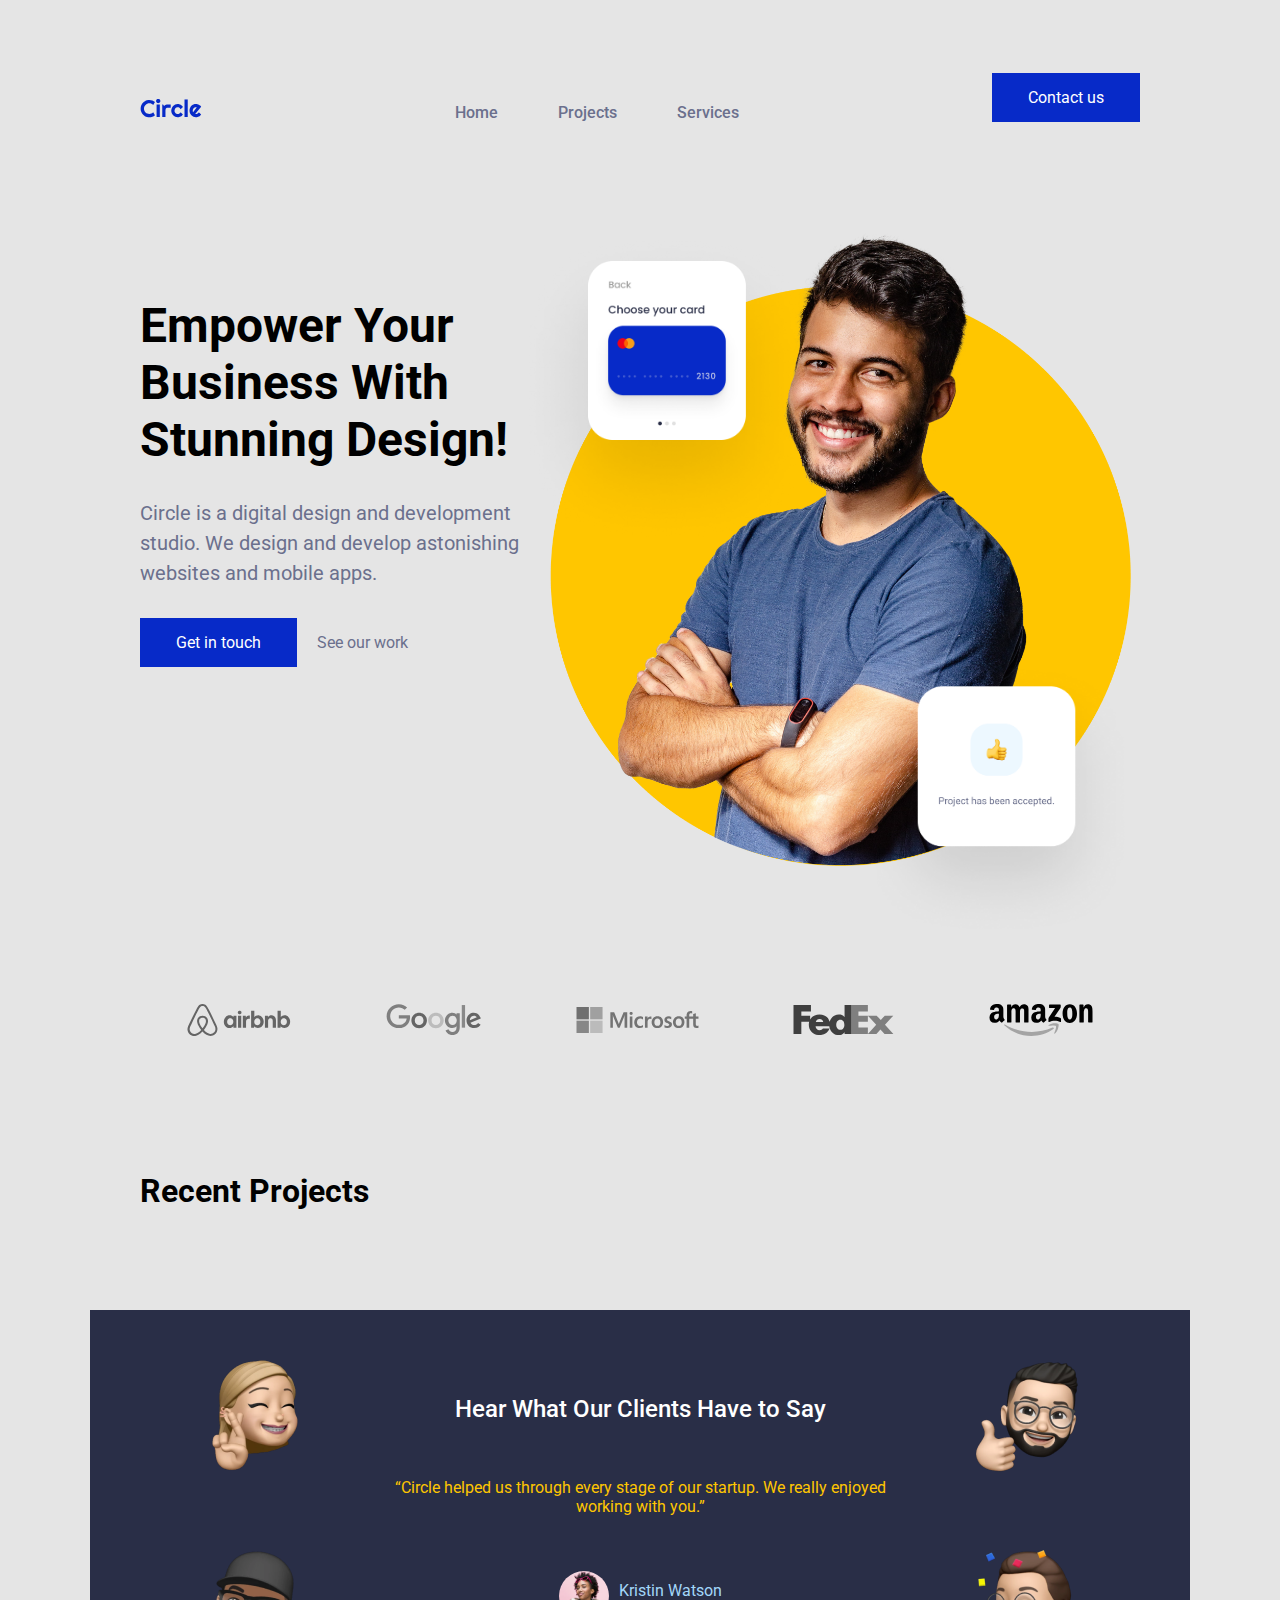
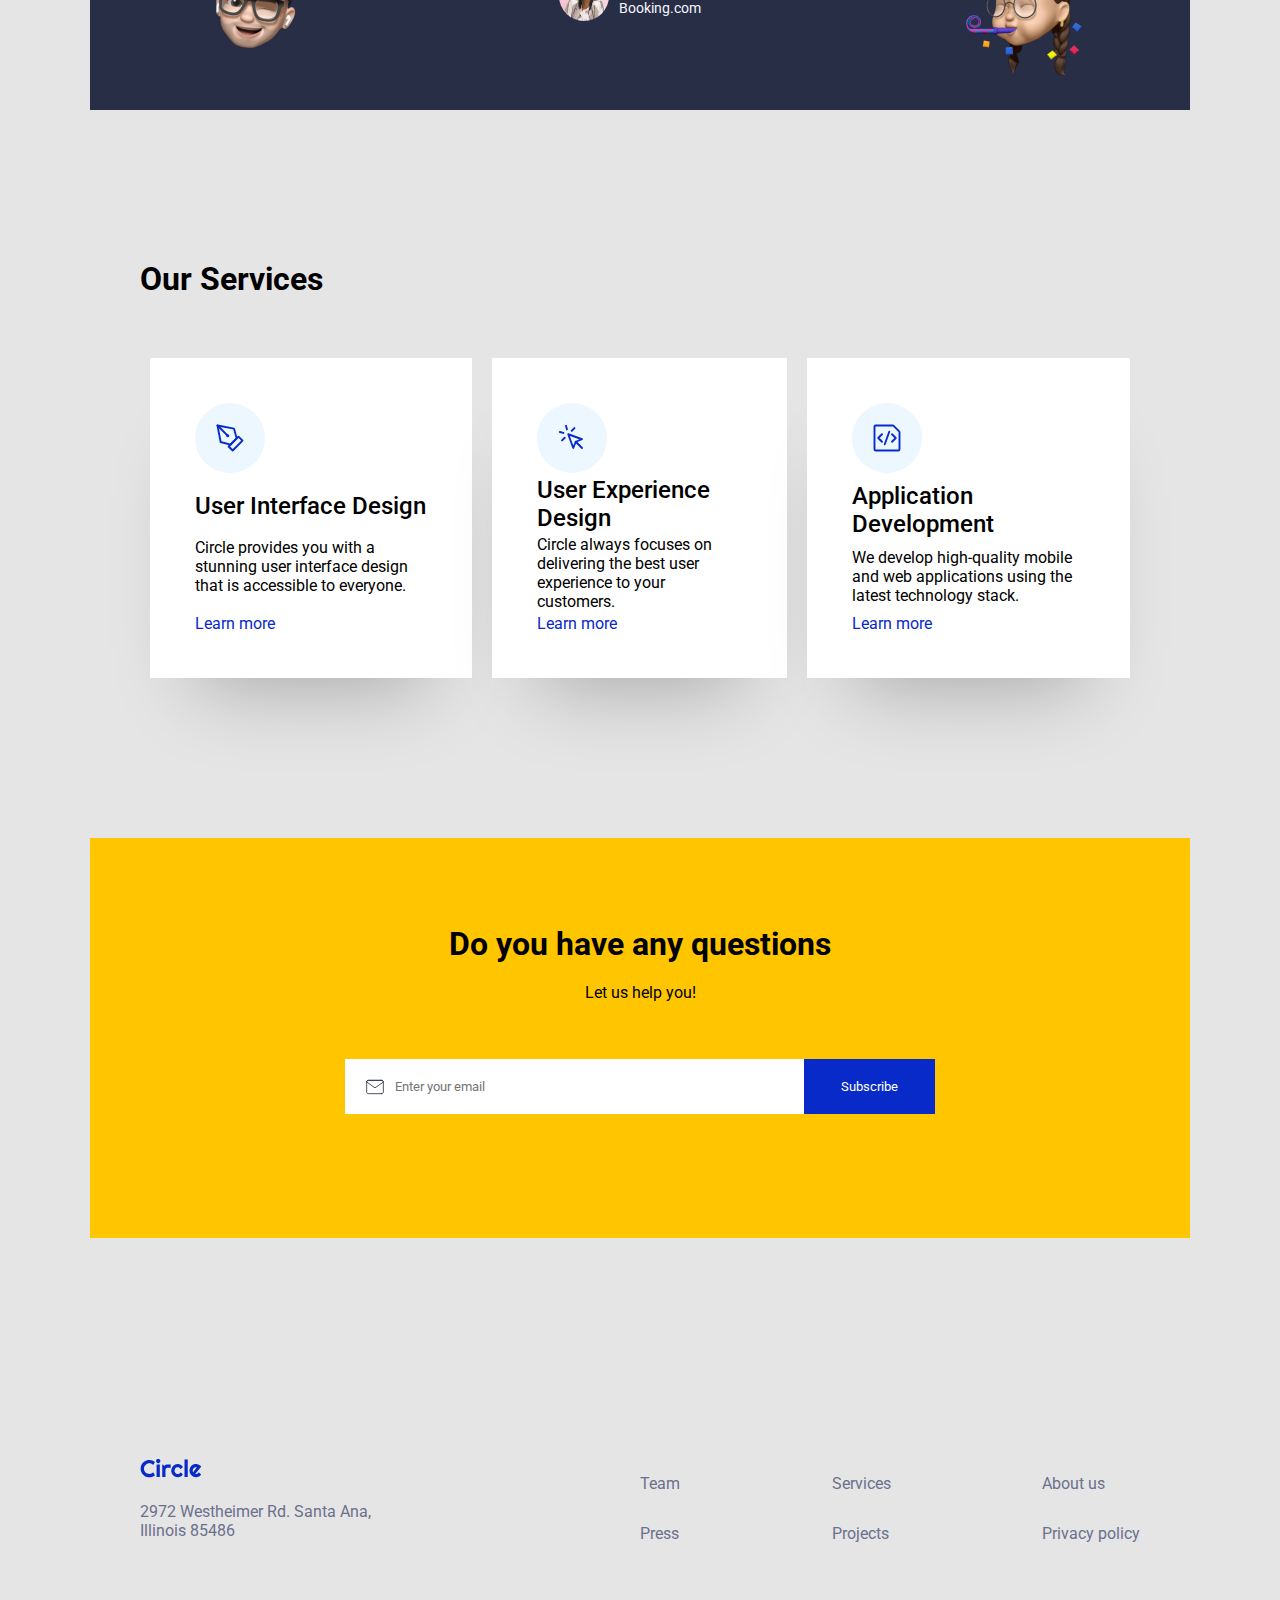
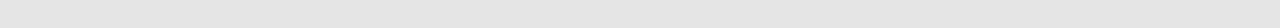
==== commit b64f48cb: "icons + services fix" ====
--- a/index.html
+++ b/index.html
@@ -22,16 +22,20 @@
             <div class="nav-bar">
                 <nav>
                     <ul>
-                        <li><a href="#">Home</a></li>
+                        <li><a href="/">Home</a></li>
                         <li><a href="#recentProjects">Projects</a></li>
                         <li><a href="#services">Services</a></li>
+                        <li id="contact-mobile"><a href="/contact.html">Contact</a></li>
                     </ul>
                 </nav>
             </div>
             <div>
-                <a id="contact-button" class="blue-button" href="/contact.html">Contact us</a>
+                <a id="contact-button" class="blue-button" href="contact.html">Contact us</a>
             </div>
-            <a id="menu-toggle" href="#"><img src="images/menu.svg" alt=""></a>
+            <a id="menu-toggle" href="#">
+                <img src="images/close.svg" class="active" alt="" id="menu-icon-1">
+                <img src="images/menu.svg" alt="" id="menu-icon-2">
+            </a>
         </header>
         <div id="wrapper">
             <!-- HERO  -->
@@ -142,11 +146,10 @@
                             <div class="service-box">
                                 <div class="service-info">
                                     <div class="icon-bg">
-                                        <img src="images/1.svg" alt="">
-                                    </div>
-                                    <h3 class="intro-text-medium">User Interface Design</h3>
-                                    <p>Circle provides you with a stunning user interface design that is accessible to
-                                        everyone.</p>
+                                        <img src="images/2.svg" alt="">
+                                    </div>
+                                    <h3 class="intro-text-medium">User Experience Design</h3>
+                                    <p>Circle always focuses on delivering the best user experience to your customers.</p>
                                     <div class="cta-box">
                                         <a href="#" class="blue-cta">Learn more</a>
                                     </div>
@@ -160,11 +163,10 @@
                             <div class="service-box">
                                 <div class="service-info">
                                     <div class="icon-bg">
-                                        <img src="images/1.svg" alt="">
-                                    </div>
-                                    <h3 class="intro-text-medium">User Interface Design</h3>
-                                    <p>Circle provides you with a stunning user interface design that is accessible to
-                                        everyone.</p>
+                                        <img src="images/3.svg" alt="">
+                                    </div>
+                                    <h3 class="intro-text-medium">Application Development</h3>
+                                    <p>We develop high-quality mobile and web applications using the latest technology stack.</p>
                                     <div class="cta-box">
                                         <a href="#" class="blue-cta">Learn more</a>
                                     </div>
--- a/style.css
+++ b/style.css
@@ -245,6 +245,28 @@
     width: 100%;
     overflow: hidden;
 }
+
+.nav-bar {
+    z-index: 1;
+}
+
+#contact-mobile {
+    display: none;
+}
+
+@media only screen and (max-width: 600px) {
+
+
+    .hide {
+        display: none;
+    }
+
+    #contact-mobile {
+        display: block;
+    }
+
+}
+
 
 .article-img img {
     object-fit: cover;
@@ -553,12 +575,14 @@
     width: 100%;
     display: flex;
     flex-direction: column;
+    margin-top: 40px;
 }
 
 .two-col {
     width: 100%;
     display: flex;
     flex-direction: row;
+    margin-top: 40px;
 }
 
 .half-col {
@@ -570,11 +594,27 @@
 .half-col.half-first {
     margin-right: 40px;
 }
+
+
+#name-error, #email-error, #phone-error, #message-error {
+    display: none;
+}
+
+#name-error.show, #email-error.show, #phone-error.show, #message-error.show {
+    display: block;
+}
+
 
 #form-container input, #form-container textarea {
     padding: 25px;
     border: none;
-    margin-bottom: 40px;
+}
+
+.error-message {
+    background-color: #ffb3b3fa;
+    padding: 4px 8px;
+    font-size: 0.8rem;
+    color: #ae0808;
 }
 
 #form-container label {
@@ -603,16 +643,63 @@
     display: none;
 }
 
+
+
 @media only screen and (max-width: 768px) {
+
+
+    #menu-icon-1, #menu-icon-2 {
+        font-size: 14px;
+        width: 25px;
+    }
+
+    .nav-bar {
+        position: absolute;
+        margin: 0 auto;
+        display: flex;
+        justify-content: center;
+        left: 0;
+        right: 0;
+        top: 0;
+    }
+
+    #menu-icon-2 {
+        display: block;
+    }
+
+    #menu-icon-1 {
+        display: block;
+    }
+
+    #menu-icon-1.active {
+        display: none;
+    }
+
+    #menu-icon-2.active {
+        display: none;
+    }
+
+
+
+    .nav-bar:has(.active) {
+        padding-top: 20px;
+        background-color: #f3f3f3;
+    }
+
+    .logo {
+        z-index: 9;
+    }
 
     .logo img {
         max-width: 80px;
     }
+
     nav ul {
         display: none;
         flex-direction: column;
         align-items: center;
     }
+
     nav ul.active {
         display: flex;
     }
@@ -626,10 +713,13 @@
     nav ul li {
         margin-right: 0;
         margin-bottom: 10px;
-    }
+        text-transform: uppercase;
+    }
+
     header {
-        /*flex-direction: column;*/
         text-align: center;
+        align-items: center;
+        min-height: inherit;
     }
 
 
@@ -637,6 +727,7 @@
         display: flex;
         width: 40px;
         height: 40px;
+        z-index: 1;
     }
 
 
@@ -744,6 +835,8 @@
     }
 }
 
+
+
 @media only screen and (max-width: 600px) {
 
     .half-col {
